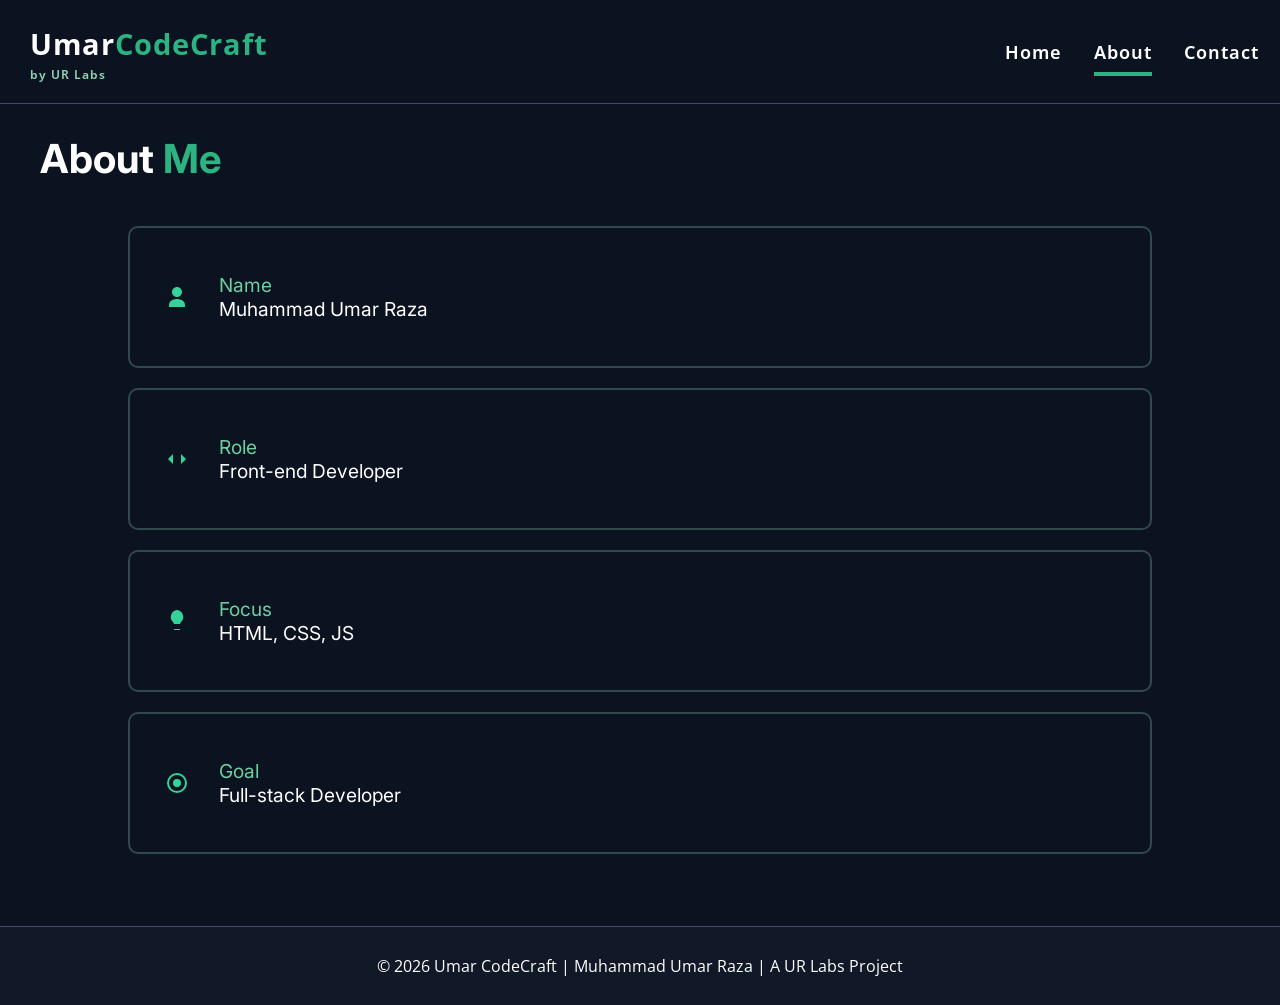
==== about.html @ f30cf0c5 "Add files via upload" ====
<!DOCTYPE html>
<html lang="en">

<head>
    <meta charset="UTF-8">
    <meta name="viewport" content="width=device-width, initial-scale=1.0">
    <meta name="description"
        content="Learn about Muhammad Umar Raza, an aspiring front-end developer passionate about HTML, CSS, and creating modern, responsive websites.">
    <meta name="author" content="Muhammad Umar Raza">
    <meta name="creator" content="Muhammad Umar Raza">
    <meta name="publisher" content="Muhammad Umar Raza">
    <meta name="robots" content="index, follow">
    <meta name="theme-color" content="#0B0F1A">
    <meta property="og:title" content="About Us | UmarCodeCraft">
    <meta property="og:description" content="Learn about Muhammad Umar Raza, an aspiring front-end developer passionate about HTML, CSS, and creating modern, responsive websites.">
    <meta property="og:type" content="website">
    <meta property="og:site_name" content="UmarCodeCraft">
    <meta property="og:url" content="">
    <meta property="og:image" content="">
    <title>About Us | UmarCodeCraft</title>
    <link rel="stylesheet" href="style.css">
    <link rel="icon" type="image/svg+xml" href="icon.svg">
    <!-- open sans font -->
    <link rel="preconnect" href="https://fonts.googleapis.com">
    <link rel="preconnect" href="https://fonts.gstatic.com" crossorigin>
    <link href="https://fonts.googleapis.com/css2?family=Open+Sans:ital,wght@0,300..800;1,300..800&display=swap"
        rel="stylesheet">
    <!-- inter font -->
    <link rel="preconnect" href="https://fonts.googleapis.com">
    <link rel="preconnect" href="https://fonts.gstatic.com" crossorigin>
    <link
        href="https://fonts.googleapis.com/css2?family=Inter:ital,opsz,wght@0,14..32,100..900;1,14..32,100..900&display=swap"
        rel="stylesheet">
    <!-- work sans font -->
    <link rel="preconnect" href="https://fonts.googleapis.com">
    <link rel="preconnect" href="https://fonts.gstatic.com" crossorigin>
    <link href="https://fonts.googleapis.com/css2?family=Work+Sans:ital,wght@0,100..900;1,100..900&display=swap"
        rel="stylesheet">
</head>

<body>
    <header>
        <nav class="navbar">
            <div class="first">
                <ul>
                    <li>
                        <a href="index.html">
                            <h1 class="logoh1">Umar<span class="x">CodeCraft</span>
                            </h1>
                            <p class="brandname">by UR Labs</p>
                        </a>
                    </li>
                </ul>
            </div>
            <div class="last">
                <ul id="slidebar">
                    <li><a href="index.html">Home</a></li>
                    <li><a href="about.html" class="activebutton">About</a></li>
                    <li><a href="contact.html">Contact</a></li>
                </ul>
            </div>
            <div class="hamburger" id="hamburger">&#9776;</div>
        </nav>
    </header>
    <section class="firstabout">
        <h2>About <span class="me">Me</span></h2>
    </section>
    <section class="about">
        <div>
            <svg xmlns="http://www.w3.org/2000/svg" width="24" height="24" fill="white" viewBox="0 0 24 24">
                <path d="M12 12c2.7 0 5-2.3 5-5s-2.3-5-5-5-5 2.3-5 5 2.3 5 5 5zm0 2c-4 0-8 2-8 6v2h16v-2c0-4-4-6-8-6z"
                    fill="#34D399" />
            </svg>
            <div class="iconorname">
                <div class="introname">Name</div>
                <div class="workname">Muhammad Umar Raza</div>
            </div>
        </div>

        <div>

            <svg xmlns="http://www.w3.org/2000/svg" width="24" height="24" fill="white" viewBox="0 0 24 24">
                <path d="M8 17l-5-5 5-5m8 0l5 5-5 5" fill="#34D399" />
            </svg>
            <div class="iconorname">
                <div class="introname">Role</div>
                <div class="workname">Front-end Developer</div>
            </div>
        </div>

        <div>

            <svg xmlns="http://www.w3.org/2000/svg" width="24" height="24" fill="white" viewBox="0 0 24 24">
                <path d="M9 21h6v-1H9v1zm3-20a7 7 0 00-4 12c.6.5 1 1.2 1 2h6c0-.8.4-1.5 1-2a7 7 0 00-4-12z"
                    fill="#34D399" />
            </svg>
            <div class="iconorname">
                <div class="introname">Focus</div>
                <div class="workname">HTML, CSS, JS</div>
            </div>
        </div>

        <div>
            <svg xmlns="http://www.w3.org/2000/svg" width="24" height="24" fill="white" viewBox="0 0 24 24">
                <path
                    d="M12 2a10 10 0 100 20 10 10 0 000-20zm0 18a8 8 0 110-16 8 8 0 010 16zm0-12a4 4 0 100 8 4 4 0 000-8z"
                    fill="#34D399" />
            </svg>
            <div class="iconorname">
                <div class="introname">Goal</div>
                <div class="workname">Full-stack Developer</div>
            </div>
        </div>


    </section>

    <footer class="footer">
        <p class="footpara">&copy; 2026 Umar CodeCraft | Muhammad Umar Raza | A UR Labs Project</p>
    </footer>

    <script src="script.js"></script>
</body>

</html>
---- style.css ----
::-webkit-scrollbar {
    width: 8px;
}

::-webkit-scrollbar-track {
    background: #111827;
}

::-webkit-scrollbar-thumb {
    background: #34D399;
    border-radius: 10px;
}

:root {
    --main-color: #FFFFFF;
    --sec-color: #2cb381;
    --about-contact: #90d1b3;
    --bg-color: #0B1220;
}

body {
    margin: 0;
    padding: 0;
    background-color: var(--bg-color);
    min-height: 100vh;
    display: flex;
    flex-direction: column;
    overflow-x: hidden;
}

*::selection {
    color: rgb(0, 0, 0);
    background-color: rgb(255, 255, 255);
}


header {
    position: sticky;
    top: 0;
    z-index: 5;

}

.navbar {
    background-color: var(--bg-color);
    margin: 0;
    border-bottom: 1px solid rgb(70, 74, 97);
    display: flex;
    align-items: center;
    justify-content: space-between;
}

.navbar li {
    margin: 10px 0;
    list-style: none;
    user-select: none;
}

.navbar .last li {
    margin: 10px 8px;
}

.navbar a:link {
    text-decoration: none;
    font-family: "Open Sans", sans-serif;
    font-weight: 500;
    color: var(--main-color);
    cursor: pointer;
    -webkit-tap-highlight-color: transparent;
    letter-spacing: 0.1px;
    font-size: 1rem;
    transition: color 0.2s ease-in 0s;
}

.navbar a:visited {
    color: var(--main-color);
}

.navbar a:hover {
    color: #c7c7c7;
}

.navbar a:active {
    color: var(--main-color);
}

.navbar .logoh1 {
    font-size: 1.5rem;
    font-family: "Open Sans", sans-serif;
}

.navbar .x {
    color: var(--sec-color);
}

.navbar .first {
    margin-left: -21px;

}

.first .brandname {
    color: var(--about-contact);
    margin-top: -18px;
    font-size: 11px;
}

.navbar .last ul {
    display: flex;
    flex-direction: column;
    align-items: flex-start;
    justify-content: center;
    position: fixed;
    right: -100%;
    top: 10%;
    background-color: #047857;
    transition: all 0.4s ease 0s;
    border-top-left-radius: 10px;
    border-bottom-left-radius: 10px;
    border: 3px solid var(--main-color);
    border-right: none;
    height: 160px;
}

.navbar .last ul li {
    margin-bottom: 2vh;
}

.navbar .last {
    margin-right: 10px;
    font-size: 16px;

}

.navbar .last ul.active {
    right: 0;
}

.hamburger {
    color: var(--main-color);
    margin-right: 10px;
    cursor: pointer;
    font-size: 23px;
    user-select: none;
    -webkit-tap-highlight-color: transparent;

}

.container {
    padding-left: 25px;
}

.frontend {
    color: var(--about-contact);
    font-family: "Open Sans", sans-serif;
    font-size: 0.8rem;
    margin-top: 22px;
    border: 1px solid var(--about-contact);
    display: inline-block;
    background-color: transparent;
    border-radius: 5px;
    padding: 4px;
}

.myname {
    color: var(--about-contact);
    margin-top: 12px;
    font-size: 1rem;
    font-family: "Work Sans", sans-serif;
}

main {
    flex: 1;
}

.container .experiences {
    color: var(--sec-color);
}

.container .mainh1 {
    color: var(--main-color);
    font-family: "Open Sans", sans-serif;
    font-size: 28px;
    margin-top: 1px;
    text-transform: capitalize;
    line-height: 30px;
}

.contactme {
    color: var(--main-color);
    border: 2px solid #34D399;
    background-color: var(--sec-color);
    text-decoration: none;
    user-select: none;
    padding: 8px 6px;
    margin-top: 10px;
    display: inline-block;
    font-family: "Work Sans", sans-serif;
    font-size: 15px;
    border-radius: 4px;
    font-weight: 500;
}


.aofcontact a:link {
    color: var(--main-color);
    -webkit-tap-highlight-color: transparent;
    transition: all 0.3s ease-in 0s;
}

.aofcontact a:hover {
    background-color: #059669;
    transform: translate(1px);
    box-shadow: -1px 1px 5px 0 var(--main-color);
}

.container .intro {
    color: var(--main-color);
    font-family: "Inter", sans-serif;
    font-size: 1rem;
    width: 300px;
    margin-top: 20px;
}

.skillbox {
    display: flex;
    margin-top: 20px;


}

.skill {
    color: var(--main-color);
    background-color: transparent;
    margin: 0 10px;
    padding: 16px 10px;
    text-align: center;
    display: flex;
    align-items: center;
    justify-content: center;
    border: 1px solid rgba(52, 211, 153, 0.25);
    border-radius: 10px;
    font-family: "Inter", sans-serif;
    box-shadow: 0 4px 10px rgba(116, 104, 228, 0.3);
    flex-shrink: 2;

}

.skill1 {
    font-weight: 700;
}

.skill2 {
    font-weight: 700;
    padding: 16px 16px;

}

.skill3 {
    font-weight: 700;
    padding: 16px 16px;
}

.mskill {
    color: var(--sec-color);
    font-family: "Work Sans", sans-serif;
    font-weight: 700;
    margin-top: 45px;
    font-size: 1.4rem;

}

.ah3 {
    color: var(--sec-color);
    font-family: "Work Sans", sans-serif;
    margin-top: 45px;
    font-size: 1.4rem;
}

.aboutmeh3 {
    margin-top: 11px;
    width: 300px;
    color: var(--main-color);
    font-family: "Open Sans", sans-serif;
    font-size: 1rem;
}

.footpara {
    color: var(--main-color);
    margin: 25px 40px;
    

}

.footer {
    background-color: #111827;
    border-top: 1px solid rgb(70, 74, 97);
    margin-top: 30px;
    display: flex;
    align-items: center;
    justify-content: center;
    font-family: "Open Sans", sans-serif;
    font-size: 15px;
    text-align: center;

}

.lastcontent {
    color: var(--sec-color);
    font-family: "Work Sans", sans-serif;
    font-weight: 700;
    font-size: 1.4rem;
    margin-top: 50px;
}

.points {
    color: var(--main-color);
    font-family: "Open Sans", sans-serif;
    text-transform: capitalize;
    line-height: 28px;
    font-size: 1rem;
}

.about {
    display: flex;
    flex-direction: column;
    text-align: center;
}

.firstabout h2 {
    color: var(--main-color);
    font-family: "Inter", sans-serif;
    font-size: 1.8rem;
    margin-left: 22px;
    margin-top: 25px;
}

.firstabout .me {
    color: var(--sec-color);
}

.about>div {
    color: var(--main-color);
    font-family: "Inter", sans-serif;
    border: 2px solid rgba(169, 230, 207, 0.25);
    margin: 10px 10vw;
    padding: 3vh 10px;
    display: flex;
    align-items: center;
    border-radius: 8px;


}

.about>div svg {
    margin: 0 15px;
    margin-left: 8px;
}

.iconorname {
    display: flex;
    flex-direction: column;
    align-items: flex-start;
}

.introname {
    color: #6dd1a2;
    font-size: 0.9rem;
}

section {
    flex: 1;
}

.contactof {
    color: var(--main-color);
    font-family: "Inter", sans-serif;
    font-size: 1.8rem;
    margin-left: 22px;
    margin-top: 25px;

}

.contme {
    color: var(--sec-color);
}

.iconorname a:link {
    color: var(--main-color);
    text-decoration: underline;
    transition: color 0.2s ease-in 0s;
}

.iconorname a:visited {
    color: var(--main-color);
}

.iconorname a:hover {
    color: var(--sec-color);
    text-decoration: underline;

}

.iconorname a:active {
    color: var(--main-color);
}

@media only screen and (min-width: 480px) {
    .navbar li {
        margin: 25px 0;
    }

    .navbar .last li {
        margin: 25px 16px;
    }

    .navbar a:link {
        font-weight: 600;
        letter-spacing: 0.3px;
        font-size: 1.1rem;
    }

    .navbar .logoh1 {
        font-size: 1.6rem;
        font-family: "Open Sans", sans-serif;
    }

    .navbar .first {
        margin-left: -15px;

    }

    .first .brandname {
        margin-top: -20px;
        font-size: 12px;
    }

    .navbar .last {
        margin-right: 10px;
    }

    .navbar .last ul {
        flex-direction: row;
        position: static;
        align-items: normal;
        justify-content: normal;
        right: auto;
        top: auto;
        background-color: transparent;
        transition: none;
        border-top-left-radius: 0;
        border-bottom-left-radius: 0;
        height: auto;
        border: none;
    }

    .last a.activebutton {
        text-decoration: underline;
        text-decoration-color: var(--sec-color);
        text-decoration-thickness: 3.5px;
        text-underline-offset: 13px;
    }

    .hamburger {
        display: none;
    }

    .container {
        padding-left: 2rem;
    }

    .frontend {
        font-size: 1rem;
        margin-top: 30px;
        border-radius: 7px;
        padding: 4px;
    }

    .myname {
        margin-top: 12px;
        font-size: 1.1rem;
    }

    .container .mainh1 {
        font-size: 2rem;
        margin-top: 15px;
        line-height: 32px;
    }

    .contactme {
        padding: 10px 8px;
        margin-top: 15px;
        font-size: 1rem;
    }

    .container .intro {
        font-size: 1.1rem;
        width: 350px;
        margin-top: 25px;
    }

    .skillbox {
        margin-top: 25px;
    }

    .skill {
        margin: 0 15px;
        padding: 26px 20px;
        font-size: 1.1rem;
    }


    .skill2 {
        padding: 16px 26px;

    }

    .skill3 {
        padding: 16px 20px;
    }

    .mskill {
        margin-top: 45px;
        font-size: 1.7rem;

    }

    .ah3 {
        font-size: 1.7rem;
    }

    .aboutmeh3 {
        margin-top: 15px;
        width: 350px;
        font-size: 1.1rem;
    }

    .footpara {
        margin: 28px 40px;

    }

    .footer {
        font-size: 1rem;

    }

    .lastcontent {
        font-size: 1.7rem;
        margin-top: 55px;
    }

    .points {
        line-height: 30px;
        font-size: 1.1rem;
    }

    .firstabout h2 {
        font-size: 2rem;
        margin-left: 32px;
        margin-top: 25px;
    }

    .about>div {
        margin: 10px 10vw;
        padding: 5vh 10px;
        border-radius: 10px;


    }

    .about>div svg {
        margin: 0 20px;
        margin-left: 14px;
    }

    .introname {
        font-size: 1rem;
    }

    .contactof {
        font-size: 2rem;
        margin-left: 32px;
        margin-top: 25px;

    }
}

@media only screen and (min-width: 1024px) {
    .navbar li {
        margin: 20px 0;
    }

    .navbar .last li {
        margin: 20px 16px;
    }

    .navbar a:link {
        font-weight: 650;
        letter-spacing: 1px;
        font-size: 1.1rem;
    }

    .navbar .logoh1 {
        font-size: 1.8rem;
    }

    .navbar .first {
        margin-left: -10px;
    }

    .first .brandname {
        margin-top: -21px;
        font-size: 12px;
    }

    .navbar .last {
        margin-right: 5px;
    }

    .container {
        padding-left: 2rem;
    }

    .myname {
        margin-top: 12px;
        font-size: 1.2rem;
    }

    .container .mainh1 {
        font-size: 2.5rem;
        line-height: 40px;
    }

    .contactme {
        font-size: 1.1rem;
        margin-top: 1.8rem;
    }

    .container .intro {
        font-size: 1.3rem;
        width: 800px;
        margin-top: 30px;
    }

    .skillbox {
        margin-top: 2.5rem;
    }

    .skill {
        font-size: 1.3rem;
    }

    .mskill {
        font-size: 2.1rem;

    }

    .ah3 {
        font-size: 2.1rem;
    }

    .aboutmeh3 {
        width: 900px;
        font-size: 1.3rem;
    }

    .lastcontent {
        font-size: 2.1rem;
    }

    .points {
        line-height: 2.5rem;
        font-size: 1.3rem;
    }

    .firstabout h2 {
        font-size: 2.5rem;
        margin-left: 40px;
        margin-top: 30px;
    }

    .about {
        margin-bottom: 2rem;
    }

    .about>div {
        margin: 10px 10vw;
        padding: 5vh 10px;
        border-radius: 10px;

    }

    .about>div svg {
        margin: 0 30px;
        margin-left: 25px;
    }

    .introname {
        font-size: 1.2rem;
    }

    .contactof {
        font-size: 2.5rem;
        margin-left: 40px;
        margin-top: 30px;

    }

    .iconorname a:link {
        font-size: 1.2rem;
    }

    .workname {
        font-size: 1.2rem;
    }
}
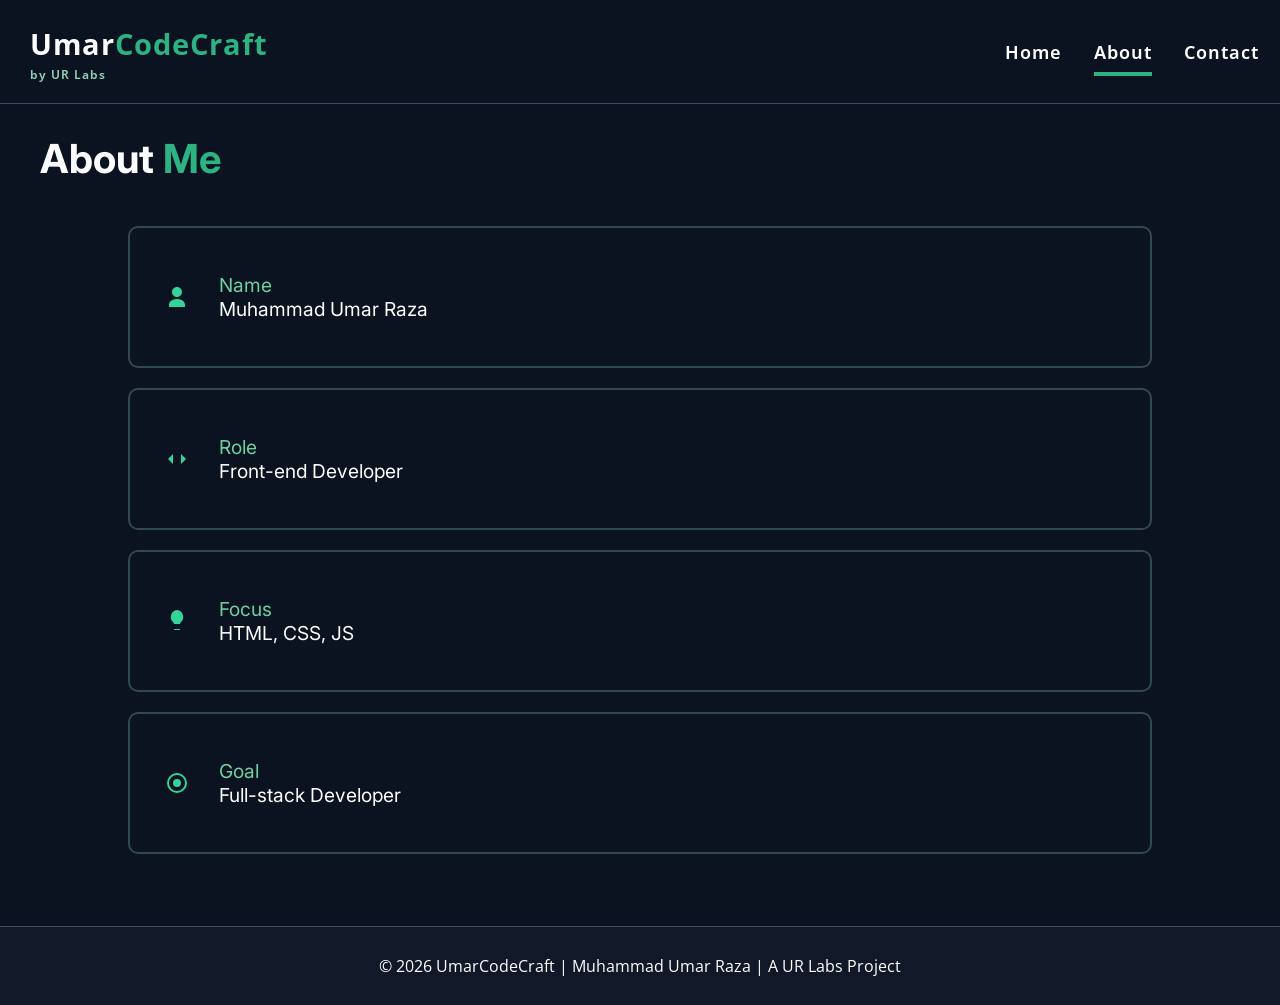
==== commit 45c9f166: "Fix HTML encoding issues in about.html" ====
--- a/about.html
+++ b/about.html
@@ -4,8 +4,7 @@
 <head>
     <meta charset="UTF-8">
     <meta name="viewport" content="width=device-width, initial-scale=1.0">
-    <meta name="description"
-        content="Learn about Muhammad Umar Raza, an aspiring front-end developer passionate about HTML, CSS, and creating modern, responsive websites.">
+    <meta name="description" content="Learn about Muhammad Umar Raza, an aspiring front-end developer passionate about HTML, CSS, and creating modern, responsive websites.">
     <meta name="author" content="Muhammad Umar Raza">
     <meta name="creator" content="Muhammad Umar Raza">
     <meta name="publisher" content="Muhammad Umar Raza">
@@ -15,8 +14,8 @@
     <meta property="og:description" content="Learn about Muhammad Umar Raza, an aspiring front-end developer passionate about HTML, CSS, and creating modern, responsive websites.">
     <meta property="og:type" content="website">
     <meta property="og:site_name" content="UmarCodeCraft">
-    <meta property="og:url" content="">
-    <meta property="og:image" content="">
+    <meta property="og:url" content="https://umarraza1414-arch.github.io/UmarCodeCraft/about.html">
+    <meta property="og:image" content="https://umarraza1414-arch.github.io/UmarCodeCraft/ogimage.png">
     <title>About Us | UmarCodeCraft</title>
     <link rel="stylesheet" href="style.css">
     <link rel="icon" type="image/svg+xml" href="icon.svg">
@@ -116,10 +115,10 @@
     </section>
 
     <footer class="footer">
-        <p class="footpara">&copy; 2026 Umar CodeCraft | Muhammad Umar Raza | A UR Labs Project</p>
+        <p class="footpara">&copy; 2026 UmarCodeCraft | Muhammad Umar Raza | A UR Labs Project</p>
     </footer>
 
     <script src="script.js"></script>
 </body>
 
-</html>+</html>
--- a/style.css
+++ b/style.css
@@ -362,6 +362,23 @@
     align-items: flex-start;
 }
 
+.sms-row {
+    display: flex;
+    align-items: center;
+    flex-wrap: wrap;
+    gap: 8px;
+}
+
+.status {
+    color: #dc2626;
+    padding: 4px 8px;
+    border-radius: 5px;
+    font-size: 12px;
+    font-weight: bold;
+}
+
+
+
 .introname {
     color: #6dd1a2;
     font-size: 0.9rem;
@@ -404,7 +421,7 @@
     color: var(--main-color);
 }
 
-@media only screen and (min-width: 480px) {
+@media only screen and (min-width: 550px) {
     .navbar li {
         margin: 25px 0;
     }
@@ -713,4 +730,4 @@
     .workname {
         font-size: 1.2rem;
     }
-}+}
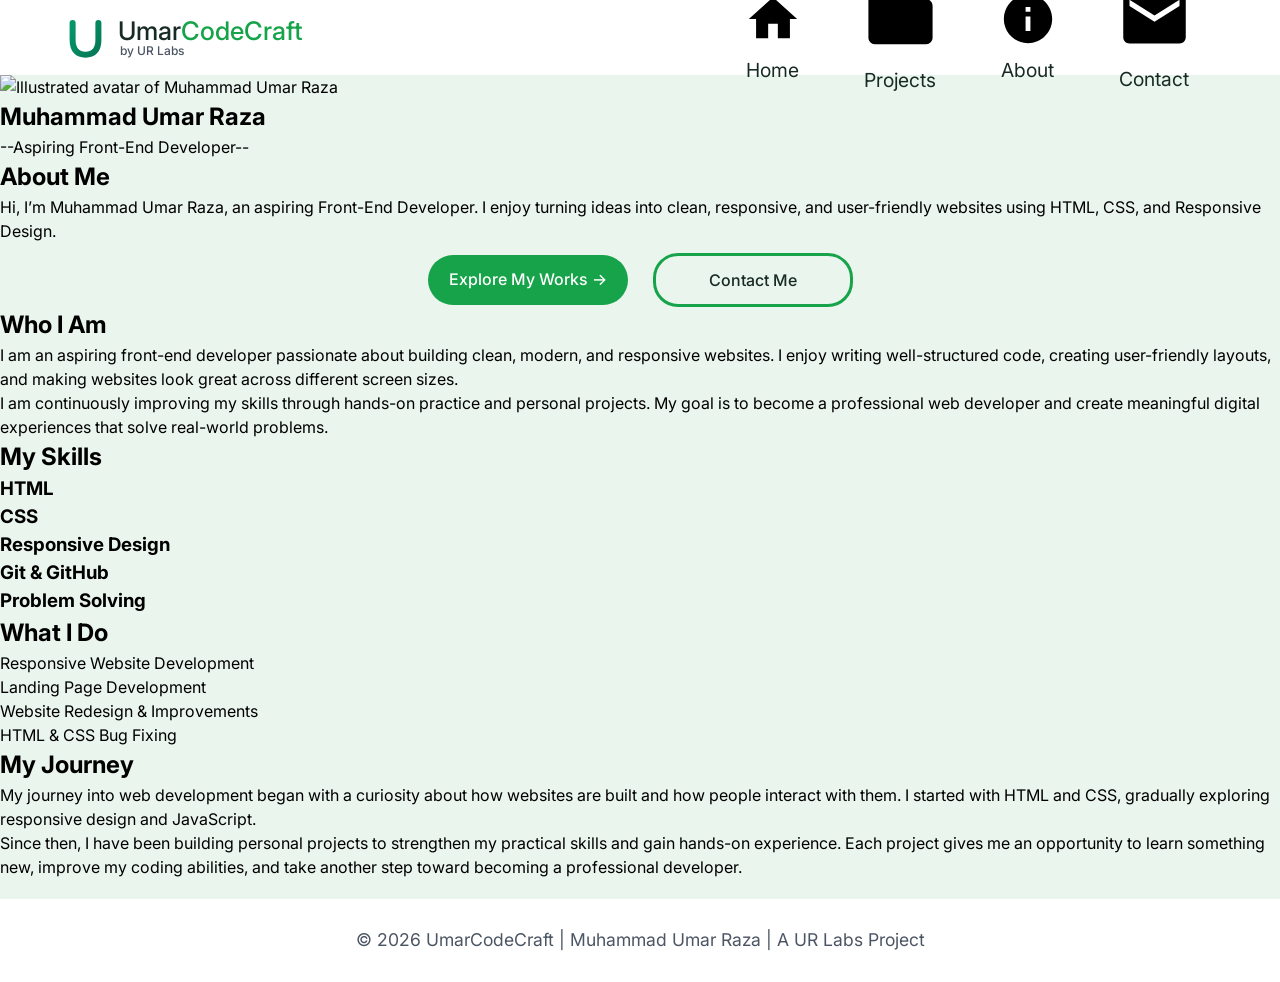
==== commit a1f77a83: "Revise about.html for improved content and layout Updated the content and structure of the about pag" ====
--- a/about.html
+++ b/about.html
@@ -4,115 +4,183 @@
 <head>
     <meta charset="UTF-8">
     <meta name="viewport" content="width=device-width, initial-scale=1.0">
-    <meta name="description" content="Learn about Muhammad Umar Raza, an aspiring front-end developer passionate about HTML, CSS, and creating modern, responsive websites.">
+    <meta name="description"
+        content="Learn about Muhammad Umar Raza, a front-end developer specializing in HTML, CSS, responsive web design, and clean user-friendly websites.">
     <meta name="author" content="Muhammad Umar Raza">
-    <meta name="creator" content="Muhammad Umar Raza">
-    <meta name="publisher" content="Muhammad Umar Raza">
     <meta name="robots" content="index, follow">
-    <meta name="theme-color" content="#0B0F1A">
-    <meta property="og:title" content="About Us | UmarCodeCraft">
-    <meta property="og:description" content="Learn about Muhammad Umar Raza, an aspiring front-end developer passionate about HTML, CSS, and creating modern, responsive websites.">
+    <meta name="theme-color" content="#16A34A">
+
+    <title>About Me | UmarCodeCraft</title>
+
+    <meta property="og:title" content="About Me | UmarCodeCraft">
+    <meta property="og:description"
+        content="Muhammad Umar Raza is a front-end developer building clean, responsive, and user-friendly websites.">
+    <meta property="og:url" content="https://umarraza1414-arch.github.io/UmarCodeCraft/about.html">
+    <meta property="og:image" content="https://umarraza1414-arch.github.io/UmarCodeCraft/ogimage.png">
     <meta property="og:type" content="website">
     <meta property="og:site_name" content="UmarCodeCraft">
-    <meta property="og:url" content="https://umarraza1414-arch.github.io/UmarCodeCraft/about.html">
-    <meta property="og:image" content="https://umarraza1414-arch.github.io/UmarCodeCraft/ogimage.png">
-    <title>About Us | UmarCodeCraft</title>
+
+    <link rel="canonical" href="https://umarraza1414-arch.github.io/UmarCodeCraft/about.html">
     <link rel="stylesheet" href="style.css">
-    <link rel="icon" type="image/svg+xml" href="icon.svg">
-    <!-- open sans font -->
-    <link rel="preconnect" href="https://fonts.googleapis.com">
-    <link rel="preconnect" href="https://fonts.gstatic.com" crossorigin>
-    <link href="https://fonts.googleapis.com/css2?family=Open+Sans:ital,wght@0,300..800;1,300..800&display=swap"
-        rel="stylesheet">
-    <!-- inter font -->
+    <link rel="icon" href="icon.svg" type="image/svg+xml">
+
     <link rel="preconnect" href="https://fonts.googleapis.com">
     <link rel="preconnect" href="https://fonts.gstatic.com" crossorigin>
     <link
-        href="https://fonts.googleapis.com/css2?family=Inter:ital,opsz,wght@0,14..32,100..900;1,14..32,100..900&display=swap"
-        rel="stylesheet">
-    <!-- work sans font -->
-    <link rel="preconnect" href="https://fonts.googleapis.com">
-    <link rel="preconnect" href="https://fonts.gstatic.com" crossorigin>
-    <link href="https://fonts.googleapis.com/css2?family=Work+Sans:ital,wght@0,100..900;1,100..900&display=swap"
+        href="https://fonts.googleapis.com/css2?family=Inter:ital,opsz,wght@0,14..32,100..900;1,14..32,100..900&family=Poppins:wght@100;200;300;400;500;600;700;800;900&display=swap"
         rel="stylesheet">
 </head>
 
 <body>
     <header>
-        <nav class="navbar">
-            <div class="first">
-                <ul>
-                    <li>
-                        <a href="index.html">
-                            <h1 class="logoh1">Umar<span class="x">CodeCraft</span>
-                            </h1>
-                            <p class="brandname">by UR Labs</p>
-                        </a>
-                    </li>
+        <div id="overlay" onclick="toggleMenu()"></div>
+        <nav class="navbar" id="navbar">
+            <div class="logotolinks">
+
+                <div class="wrapper">
+                    <!-- logo -->
+                <div class="logo">
+                    <a href="index.html">
+
+                        <svg xmlns="http://www.w3.org/2000/svg" viewBox="0 0 64 64" class="brand-logo"
+                        aria-hidden="true">
+                            <defs>
+                                <linearGradient id="g" x1="0" y1="0" x2="1" y2="1">
+                                    <stop offset="0%" stop-color="#059669" />
+                                    <stop offset="100%" stop-color="#047857" />
+                                </linearGradient>
+                            </defs>
+
+                            <path d="M17 15 V35 C17 47 23 52 32 52 S47 47 47 35 V15" fill="none" stroke="url(#g)"
+                                stroke-width="7" stroke-linecap="round" stroke-linejoin="round" />
+                        </svg>
+                    </a>
+                </div>
+                <!-- umarcodecraft + ur labs -->
+                <div class="left">
+                    <a href="index.html">Umar<span>CodeCraft</span></a>
+                    <div class="brand">by UR Labs</div>
+                </div>
+            </div>
+            
+            <div class="right">
+                <ul id="slidebar">
+                    <!-- home link with icon -->
+                    <li class="homeli"><a href="index.html">
+                        <svg viewBox="0 0 24 24"><path d="M10 20v-6h4v6h5v-8h3L12 3 2 12h3v8z"/></svg>
+                        Home
+                    </a></li>
+                    <!-- projects link with icon -->
+                    <li class="projectsli"><a href="projects.html">
+                        <svg viewBox="0 0 24 24"><path d="M10 4H4c-1.1 0-2 .9-2 2v12c0 1.1.9 2 2 2h16c1.1 0 2-.9 2-2V8c0-1.1-.9-2-2-2h-8l-2-2z"/></svg>
+                        Projects
+                    </a></li>
+                    <!-- about link with icon -->
+                    <li class="aboutli"><a href="about.html">
+                         <svg viewBox="0 0 24 24"><path d="M12 2C6.48 2 2 6.48 2 12s4.48 10 10 10 10-4.48 10-10S17.52 2 12 2zm1 15h-2v-6h2v6zm0-8h-2V7h2v2z"/></svg>
+                        About
+                    </a></li>
+                    <!-- contact link with icon -->
+                    <li class="contactli"><a href="contact.html">
+                        <svg viewBox="0 0 24 24"><path d="M20 4H4c-1.1 0-2 .9-2 2v12c0 1.1.9 2 2 2h16c1.1 0 2-.9 2-2V6c0-1.1-.9-2-2-2zm0 4l-8 5-8-5V6l8 5 8-5v2z"/></svg>
+                        Contact
+                    </a></li>
+                    <li>© 2026 UmarCodeCraft</li>
                 </ul>
             </div>
-            <div class="last">
-                <ul id="slidebar">
-                    <li><a href="index.html">Home</a></li>
-                    <li><a href="about.html" class="activebutton">About</a></li>
-                    <li><a href="contact.html">Contact</a></li>
-                </ul>
+        </div>
+            <div>
+                <button class="hamburger" id="hamburger">
+                    &#9776;
+                </button>
             </div>
-            <div class="hamburger" id="hamburger">&#9776;</div>
         </nav>
     </header>
-    <section class="firstabout">
-        <h2>About <span class="me">Me</span></h2>
-    </section>
-    <section class="about">
-        <div>
-            <svg xmlns="http://www.w3.org/2000/svg" width="24" height="24" fill="white" viewBox="0 0 24 24">
-                <path d="M12 12c2.7 0 5-2.3 5-5s-2.3-5-5-5-5 2.3-5 5 2.3 5 5 5zm0 2c-4 0-8 2-8 6v2h16v-2c0-4-4-6-8-6z"
-                    fill="#34D399" />
-            </svg>
-            <div class="iconorname">
-                <div class="introname">Name</div>
-                <div class="workname">Muhammad Umar Raza</div>
+
+    <main>
+        <section class="about-hero">
+            <div class="avatarimg">
+                <figure>
+                    <img src="avatar.png" alt="Illustrated avatar of Muhammad Umar Raza">
+                </figure>
+                <div><h1>Muhammad Umar Raza</h1></div>
+                <div><p>--Aspiring Front-End Developer--</p></div>
             </div>
-        </div>
+            <h1>About <span>Me</span></h1>
+            <p class="about-para">
+                Hi, I’m Muhammad Umar Raza, an aspiring Front-End Developer. I enjoy turning ideas into clean,
+                responsive, and user-friendly websites using HTML, CSS, and Responsive Design.
+            </p>
 
-        <div>
+            <div class="introlinks">
+                <div class="workslink">
+                    <a href="projects.html">Explore My Works &rarr;</a>
+                </div>
+                <div class="contactlink">
+                    <a href="contact.html">Contact Me</a>
+                </div>
+            </div>
+        </section>
 
-            <svg xmlns="http://www.w3.org/2000/svg" width="24" height="24" fill="white" viewBox="0 0 24 24">
-                <path d="M8 17l-5-5 5-5m8 0l5 5-5 5" fill="#34D399" />
-            </svg>
-            <div class="iconorname">
-                <div class="introname">Role</div>
-                <div class="workname">Front-end Developer</div>
-            </div>
-        </div>
+        <section class="about-card">
+            <h2>Who <span>I Am</span></h2>
+            <p class="abtfont">
+                I am an aspiring front-end developer passionate about building clean, modern, and responsive websites. I enjoy writing well-structured code, creating user-friendly layouts, and making websites look great across different screen sizes.
+            </p>
+            <p class="abtfont">
+                I am continuously improving my skills through hands-on practice and personal projects. My goal is to become a professional web developer and create meaningful digital experiences that solve real-world problems.
+            </p>
+        </section>
 
-        <div>
+        <section class="about-card">
+            <h2>My <span>Skills</span></h2>
+                <div class="skill-box">
+                    <h3>HTML</h3>
+                    <!-- <p>Semantic and accessible web structure</p> -->
+                </div>
 
-            <svg xmlns="http://www.w3.org/2000/svg" width="24" height="24" fill="white" viewBox="0 0 24 24">
-                <path d="M9 21h6v-1H9v1zm3-20a7 7 0 00-4 12c.6.5 1 1.2 1 2h6c0-.8.4-1.5 1-2a7 7 0 00-4-12z"
-                    fill="#34D399" />
-            </svg>
-            <div class="iconorname">
-                <div class="introname">Focus</div>
-                <div class="workname">HTML, CSS, JS</div>
-            </div>
-        </div>
+                <div class="skill-box">
+                    <h3>CSS</h3>
+                    <!-- <p>Responsive layouts, Flexbox, Grid, and modern styling</p> -->
+                </div>
 
-        <div>
-            <svg xmlns="http://www.w3.org/2000/svg" width="24" height="24" fill="white" viewBox="0 0 24 24">
-                <path
-                    d="M12 2a10 10 0 100 20 10 10 0 000-20zm0 18a8 8 0 110-16 8 8 0 010 16zm0-12a4 4 0 100 8 4 4 0 000-8z"
-                    fill="#34D399" />
-            </svg>
-            <div class="iconorname">
-                <div class="introname">Goal</div>
-                <div class="workname">Full-stack Developer</div>
-            </div>
-        </div>
+                <div class="skill-box">
+                    <h3>Responsive Design</h3>
+                    <!-- <p>Mobile-first websites for all screen sizes</p> -->
+                </div>
 
+                <div class="skill-box">
+                    <h3>Git & GitHub</h3>
+                    <!-- <p>Version control and project hosting</p> -->
+                </div>
 
-    </section>
+                <div class="skill-box">
+                    <h3>Problem Solving</h3>
+                    <!-- <p>Clean solutions and attention to detail</p> -->
+                </div>
+        </section>
+
+        <section class="about-card">
+            <h2>What <span>I Do</span></h2>
+
+            <ul class="about-services">
+                <li>Responsive Website Development</li>
+                <li>Landing Page Development</li>
+                <li>Website Redesign & Improvements</li>
+                <li>HTML & CSS Bug Fixing</li>
+            </ul>
+        </section>
+
+        <section class="about-card">
+            <h2>My <span>Journey</span></h2>
+            <p class="abtfont">
+                My journey into web development began with a curiosity about how websites are built and how people interact with them. I started with HTML and CSS, gradually exploring responsive design and JavaScript.
+            </p>
+            <p class="abtfont">
+                Since then, I have been building personal projects to strengthen my practical skills and gain hands-on experience. Each project gives me an opportunity to learn something new, improve my coding abilities, and take another step toward becoming a professional developer.
+            </p>
+        </section>
+    </main>
 
     <footer class="footer">
         <p class="footpara">&copy; 2026 UmarCodeCraft | Muhammad Umar Raza | A UR Labs Project</p>
--- a/style.css
+++ b/style.css
@@ -1,733 +1,1017 @@
+/* scrollbar */
 ::-webkit-scrollbar {
     width: 8px;
 }
 
 ::-webkit-scrollbar-track {
-    background: #111827;
+    background: #F3F4F6;
 }
 
 ::-webkit-scrollbar-thumb {
-    background: #34D399;
+    background: #10B981;
     border-radius: 10px;
 }
 
-:root {
-    --main-color: #FFFFFF;
-    --sec-color: #2cb381;
-    --about-contact: #90d1b3;
-    --bg-color: #0B1220;
-}
-
-body {
+*,
+*::before,
+*::after {
     margin: 0;
     padding: 0;
+    box-sizing: border-box;
+}
+
+body {
+    min-height: 100vh;
+    overflow-x: hidden;
+    font-family: "Inter", sans-serif;
+    line-height: 1.5;
     background-color: var(--bg-color);
-    min-height: 100vh;
     display: flex;
     flex-direction: column;
-    overflow-x: hidden;
-}
-
-*::selection {
-    color: rgb(0, 0, 0);
-    background-color: rgb(255, 255, 255);
-}
-
+
+}
+
+:root {
+    /* buttons, link, icons */
+    --primary-green: #16A34A;
+    /* for headings */
+    --heading-text: #172B24;
+    /* for paragraphs */
+    --para-text: #4B5563;
+    /* cards and navbar */
+    --main-bg: #FFFFFF;
+    /* main background and section */
+    --bg-color: #EAF5ED;
+    /* borders and dividers */
+    --borders: #E5E7EB;
+    /* link hover */
+    --link-hover: #15803D;
+    /* light black */
+    --light-black: #dbdbdb;
+
+}
+
+::selection {
+    color: var(--main-bg);
+    background-color: var(--primary-green);
+}
 
 header {
     position: sticky;
     top: 0;
     z-index: 5;
-
 }
 
 .navbar {
-    background-color: var(--bg-color);
-    margin: 0;
-    border-bottom: 1px solid rgb(70, 74, 97);
-    display: flex;
+    display: flex;
+    justify-content: space-between;
     align-items: center;
-    justify-content: space-between;
-}
-
-.navbar li {
-    margin: 10px 0;
-    list-style: none;
+    background-color: var(--main-bg);
+    height: 65px;
+    width: 100%;
+
+
+}
+
+.wrapper {
+    display: flex;
+    align-items: center;
+
+}
+
+.navbar .logo {
+    width: 48px;
+    height: 48px;
+    margin-left: 15px;
     user-select: none;
 }
 
-.navbar .last li {
-    margin: 10px 8px;
-}
-
-.navbar a:link {
-    text-decoration: none;
-    font-family: "Open Sans", sans-serif;
+.navbar .left {
+    font-size: 1.4rem;
     font-weight: 500;
-    color: var(--main-color);
-    cursor: pointer;
-    -webkit-tap-highlight-color: transparent;
-    letter-spacing: 0.1px;
-    font-size: 1rem;
-    transition: color 0.2s ease-in 0s;
-}
-
-.navbar a:visited {
-    color: var(--main-color);
-}
-
-.navbar a:hover {
-    color: #c7c7c7;
-}
-
-.navbar a:active {
-    color: var(--main-color);
-}
-
-.navbar .logoh1 {
-    font-size: 1.5rem;
-    font-family: "Open Sans", sans-serif;
-}
-
-.navbar .x {
-    color: var(--sec-color);
-}
-
-.navbar .first {
-    margin-left: -21px;
-
-}
-
-.first .brandname {
-    color: var(--about-contact);
-    margin-top: -18px;
-    font-size: 11px;
-}
-
-.navbar .last ul {
     display: flex;
     flex-direction: column;
-    align-items: flex-start;
-    justify-content: center;
+    line-height: 1.05;
+    margin-left: 1px;
+
+
+}
+
+.navbar .brand {
+    font-size: 0.7rem;
+    color: var(--para-text);
+    margin-left: 2px;
+}
+
+.navbar .left span {
+    color: var(--primary-green);
+}
+
+.navbar .left a:link {
+    color: var(--heading-text);
+}
+
+.navbar .left a:visited {
+    color: var(--heading-text);
+}
+
+.navbar .left a:hover {
+    color: var(--heading-text);
+}
+
+.navbar .left a:active {
+    color: var(--heading-text);
+}
+
+.navbar .right ul {
+    display: flex;
+    align-items: center;
+    flex-direction: column;
     position: fixed;
     right: -100%;
-    top: 10%;
-    background-color: #047857;
-    transition: all 0.4s ease 0s;
-    border-top-left-radius: 10px;
-    border-bottom-left-radius: 10px;
-    border: 3px solid var(--main-color);
-    border-right: none;
-    height: 160px;
-}
-
-.navbar .last ul li {
-    margin-bottom: 2vh;
-}
-
-.navbar .last {
-    margin-right: 10px;
-    font-size: 16px;
-
-}
-
-.navbar .last ul.active {
+    top: 0px;
+    z-index: 1;
+    padding-top: 50px;
+    background-color: var(--main-bg);
+    min-height: 100vh;
+    width: 65vw;
+    box-shadow: -5px 5px 20px rgba(31, 41, 55, 0.08);
+    transition: right 0.3s ease-in 0s;
+    max-height: 100vh;
+    overflow-y: auto;
+
+}
+
+.navbar .right ul li:nth-child(5) {
+    color: var(--para-text);
+    font-size: 1em;
+    text-align: center;
+    margin-top: auto;
+    margin-bottom: 30px;
+}
+
+.navbar .right ul.active {
     right: 0;
-}
-
-.hamburger {
-    color: var(--main-color);
-    margin-right: 10px;
-    cursor: pointer;
-    font-size: 23px;
+
+}
+
+.navbar .right ul li {
+    list-style: none;
+    margin: 15px 15px;
+    font-size: 1.2em;
+
+}
+
+a {
+    text-decoration: none;
     user-select: none;
     -webkit-tap-highlight-color: transparent;
 
 }
 
-.container {
-    padding-left: 25px;
-}
-
-.frontend {
-    color: var(--about-contact);
-    font-family: "Open Sans", sans-serif;
-    font-size: 0.8rem;
-    margin-top: 22px;
-    border: 1px solid var(--about-contact);
+.navbar #slidebar a:link {
+    color: var(--primary-green);
+    background-color: var(--main-bg);
+    font-size: 1.2rem;
+    border: 2px solid var(--borders);
+    border-radius: 20px;
+    box-shadow: 0 3px 10px var(--borders);
+    text-align: center;
     display: inline-block;
+    padding: 5px 20px;
+}
+
+.navbar #slidebar a:visited {
+    color: var(--primary-green);
+    border: 2px solid var(--borders);
+    box-shadow: 0 3px 10px var(--borders);
+    background-color: var(--main-bg);
+}
+
+.navbar #slidebar a:hover {
+    color: var(--link-hover);
+    background-color: var(--bg-color);
+    box-shadow: 0 3px 10px var(--borders);
+    border: 2px solid var(--borders);
+    transform: translateY(-2px);
+    transition: all 0.3s ease 0s;
+}
+
+.navbar #slidebar a:active {
+    color: var(--link-hover);
+    background-color: var(--bg-color);
+    box-shadow: 0 3px 10px var(--borders);
+    border: 2px solid var(--borders);
+    transform: translateY(-2px);
+    transition: all 0.3s ease 0s;
+}
+
+.hamburger {
+    width: 30px;
+    height: 30px;
+    font-size: 22px;
+    position: relative;
+    right: 12px;
     background-color: transparent;
-    border-radius: 5px;
-    padding: 4px;
-}
-
-.myname {
-    color: var(--about-contact);
-    margin-top: 12px;
-    font-size: 1rem;
-    font-family: "Work Sans", sans-serif;
+    border: none;
+    cursor: pointer;
+    user-select: none;
+    -webkit-tap-highlight-color: transparent;
+
+
 }
 
 main {
     flex: 1;
 }
 
-.container .experiences {
-    color: var(--sec-color);
-}
-
-.container .mainh1 {
-    color: var(--main-color);
-    font-family: "Open Sans", sans-serif;
-    font-size: 28px;
-    margin-top: 1px;
-    text-transform: capitalize;
-    line-height: 30px;
-}
-
-.contactme {
-    color: var(--main-color);
-    border: 2px solid #34D399;
-    background-color: var(--sec-color);
-    text-decoration: none;
-    user-select: none;
-    padding: 8px 6px;
+.firstsection {
+    background-image: url(bg-image.webp);
+    background-repeat: no-repeat;
+    background-position: center;
+    background-size: cover;
+    width: 100%;
+    height: auto;
+    min-height: 500px;
+    text-align: center;
+    padding-bottom: 30px;
+}
+
+.intro {
+    font-size: 1.3rem;
+    font-weight: 400;
+    color: var(--heading-text);
+    padding: 20px;
+    font-family: "Poppins", sans-serif;
+}
+
+.intro span {
+    color: var(--primary-green);
+}
+
+.introheading {
+    font-size: 2.2em;
+    font-family: "Poppins", sans-serif;
+    font-weight: 600;
+    color: var(--heading-text);
+}
+
+.introheading :nth-child(3) {
+    color: var(--primary-green);
+}
+
+.intropara {
+    color: var(--para-text);
+    font-size: 1.2rem;
+    padding: 20px 39px;
+}
+
+.introlinks .workslink a:link,
+.introlinks .contactlink a:link {
+    min-width: 200px;
+    min-height: 50px;
+    padding: 12px 1px;
+    border-radius: 25px;
     margin-top: 10px;
     display: inline-block;
-    font-family: "Work Sans", sans-serif;
-    font-size: 15px;
-    border-radius: 4px;
+    text-align: center;
+    font-size: 1rem;
     font-weight: 500;
-}
-
-
-.aofcontact a:link {
-    color: var(--main-color);
-    -webkit-tap-highlight-color: transparent;
-    transition: all 0.3s ease-in 0s;
-}
-
-.aofcontact a:hover {
-    background-color: #059669;
-    transform: translate(1px);
-    box-shadow: -1px 1px 5px 0 var(--main-color);
-}
-
-.container .intro {
-    color: var(--main-color);
-    font-family: "Inter", sans-serif;
-    font-size: 1rem;
-    width: 300px;
-    margin-top: 20px;
-}
-
-.skillbox {
-    display: flex;
-    margin-top: 20px;
-
-
-}
-
-.skill {
-    color: var(--main-color);
+
+}
+
+.introlinks .workslink a:link {
+    color: var(--main-bg);
+    background-color: var(--primary-green);
+}
+
+.introlinks .workslink a:visited {
+    color: var(--main-bg);
+    background-color: var(--primary-green);
+}
+
+.introlinks .workslink a:hover {
+    color: var(--main-bg);
+    background-color: var(--link-hover);
+    box-shadow: 0 6px 15px color-mix(in srgb, var(--primary-green) 30%, transparent);
+    transform: translateY(-2px);
+    transition: all 0.3s ease-in-out 0s;
+}
+
+.introlinks .workslink a:active {
+    color: var(--main-bg);
+    background-color: var(--link-hover);
+    box-shadow: 0 6px 15px color-mix(in srgb, var(--primary-green) 30%, transparent);
+    transform: translateY(-2px);
+    transition: all 0.3s ease-in-out 0s;
+}
+
+
+.introlinks .contactlink a:link {
+    margin-top: 15px;
+    color: var(--heading-text);
     background-color: transparent;
-    margin: 0 10px;
-    padding: 16px 10px;
-    text-align: center;
+    border: 3px solid var(--primary-green);
+}
+
+.introlinks .contactlink a:visited {
+    color: var(--heading-text);
+    background-color: transparent;
+    border: 3px solid var(--primary-green);
+}
+
+.introlinks .contactlink a:hover {
+    color: var(--main-bg);
+    background-color: var(--primary-green);
+    border: 3px solid var(--primary-green);
+    box-shadow: 0 5px 12px color-mix(in srgb, var(--primary-green) 20%, transparent);
+    transform: translateY(-2px);
+    transition: all 0.3s ease-in-out 0s;
+}
+
+.introlinks .contactlink a:active {
+    color: var(--main-bg);
+    background-color: var(--primary-green);
+    border: 3px solid var(--primary-green);
+    box-shadow: 0 5px 12px color-mix(in srgb, var(--primary-green) 20%, transparent);
+    transform: translateY(-2px);
+    transition: all 0.3s ease-in-out 0s;
+}
+
+.secondsection .skills {
+    display: flex;
+    flex-direction: row;
+    justify-content: center;
+    align-items: center;
+    background-color: var(--main-bg);
+    border-radius: 25px;
+    text-align: center;
+    width: 90vw;
+    height: 90px;
+    margin: 30px auto;
+    padding: 0px 10px;
+}
+
+.secondsection .table th {
+    font-family: "Poppins", sans-serif;
+    font-size: 1.2rem;
+    font-weight: 600;
+    min-width: 100px;
+    width: 160px;
+    line-height: 1;
+    color: var(--heading-text);
+}
+
+.secondsection .table td {
+    font-size: 0.9rem;
+    font-weight: 500;
+    color: var(--para-text);
+}
+
+.listofme {
+    width: 90vw;
+    background-color: var(--main-bg);
+    display: inline-block;
+    margin: 10px auto;
     display: flex;
     align-items: center;
     justify-content: center;
-    border: 1px solid rgba(52, 211, 153, 0.25);
-    border-radius: 10px;
-    font-family: "Inter", sans-serif;
-    box-shadow: 0 4px 10px rgba(116, 104, 228, 0.3);
-    flex-shrink: 2;
-
-}
-
-.skill1 {
-    font-weight: 700;
-}
-
-.skill2 {
-    font-weight: 700;
-    padding: 16px 16px;
-
-}
-
-.skill3 {
-    font-weight: 700;
-    padding: 16px 16px;
-}
-
-.mskill {
-    color: var(--sec-color);
-    font-family: "Work Sans", sans-serif;
-    font-weight: 700;
-    margin-top: 45px;
-    font-size: 1.4rem;
-
-}
-
-.ah3 {
-    color: var(--sec-color);
-    font-family: "Work Sans", sans-serif;
-    margin-top: 45px;
-    font-size: 1.4rem;
-}
-
-.aboutmeh3 {
-    margin-top: 11px;
-    width: 300px;
-    color: var(--main-color);
-    font-family: "Open Sans", sans-serif;
-    font-size: 1rem;
-}
-
-.footpara {
-    color: var(--main-color);
-    margin: 25px 40px;
-    
-
-}
-
-.footer {
-    background-color: #111827;
-    border-top: 1px solid rgb(70, 74, 97);
+    flex-direction: column;
+    border-radius: 25px;
+}
+
+.listofme h3>span {
+    color: var(--primary-green);
+}
+
+.listofme h3 {
+    font-family: "Poppins", sans-serif;
+    color: var(--heading-text);
+    font-size: 1.7rem;
+    text-align: center;
     margin-top: 30px;
+    font-weight: 600;
+}
+
+.listofme ul {
+    margin-top: 5px;
+}
+
+.listofme ul li {
+    list-style: none;
+    width: 80vw;
+    color: var(--para-text);
+    background-color: var(--main-bg);
+    font-size: 1.2rem;
+    border: 2px solid var(--borders);
+    border-radius: 20px;
+    box-shadow: 0 3px 10px var(--borders);
+    text-align: center;
+    margin: 30px;
+    padding: 10px;
+}
+
+footer {
+    flex: 0 0 auto;
     display: flex;
     align-items: center;
     justify-content: center;
-    font-family: "Open Sans", sans-serif;
-    font-size: 15px;
-    text-align: center;
-
-}
-
-.lastcontent {
-    color: var(--sec-color);
-    font-family: "Work Sans", sans-serif;
-    font-weight: 700;
-    font-size: 1.4rem;
-    margin-top: 50px;
-}
-
-.points {
-    color: var(--main-color);
-    font-family: "Open Sans", sans-serif;
-    text-transform: capitalize;
-    line-height: 28px;
+    width: 100%;
+    background-color: var(--main-bg);
+    color: var(--para-text);
+    font-weight: 400;
+    margin-top: 20px;
+
+}
+
+.footpara {
+    text-align: center;
+    width: 80vw;
+    padding: 20px 0;
+    font-size: 1.06rem;
+}
+
+/* project page styling */
+
+.projectsec h1 {
+    text-align: center;
+    font-size: 2.2rem;
+    font-family: "Poppins", sans-serif;
+    font-weight: 600;
+    color: var(--heading-text);
+    margin-top: 25px;
+
+}
+
+.projectsec h1 span {
+    color: var(--primary-green);
+}
+
+.projectsec .projectpara {
+    font-size: 1.2rem;
+    text-align: center;
+    margin-top: 10px;
+    color: var(--para-text);
+    margin: 20px auto;
+    max-width: 400px;
+
+}
+
+.projectsec .projects {
+    display: flex;
+    align-items: center;
+    flex-direction: column;
+    justify-content: center;
+
+}
+
+.firstproject,
+.secondproject {
+    width: 90%;
+    max-width: 400px;
+    height: auto;
+    margin-top: 30px;
+    border-top-right-radius: 30px;
+    border-top-left-radius: 30px;
+    box-shadow: 0 3px 15px var(--para-text);
+    display: flex;
+    align-items: center;
+    justify-content: center;
+
+}
+
+.firstproject img,
+.secondproject img {
+    width: 100%;
+    height: 100%;
+    border-top-right-radius: 30px;
+    border-top-left-radius: 30px;
+    user-select: none;
+    -webkit-tap-highlight-color: transparent;
+}
+
+.imgabt {
+    width: 90%;
+    max-width: 400px;
+    height: auto;
+    background-color: var(--main-bg);
+    border-bottom-left-radius: 30px;
+    border-bottom-right-radius: 30px;
+    box-shadow: 0 3px 15px var(--para-text);
+}
+
+.imgabt h2 {
+    font-size: 1.7rem;
+    margin-top: 5px;
+    margin-left: 10px;
+    font-family: "Poppins", sans-serif;
+    font-weight: 600;
+    color: var(--heading-text);
+
+
+}
+
+.comp {
+    color: var(--primary-green);
+    margin-top: -8px;
+    margin-left: 10px;
+    font-size: 0.9rem;
+}
+
+.imgpara {
+    color: var(--para-text);
+    margin-top: 8px;
+    padding: 0 10px;
+}
+
+.projectsource {
+    width: 100%;
+    height: 50px;
+    margin-top: 8px;
+    border-top: 1px solid var(--light-black);
+    background-color: var(--main-bg);
+    border-bottom-right-radius: 30px;
+    border-bottom-left-radius: 30px;
+    display: flex;
+    align-items: center;
+    justify-content: space-evenly;
+
+}
+
+.projectsource a {
     font-size: 1rem;
-}
-
-.about {
-    display: flex;
+    font-weight: 400;
+}
+
+/* first link */
+
+.projectsource .first-a-of-projectsource a:link {
+    color: var(--primary-green);
+}
+
+.projectsource .first-a-of-projectsource a:visited {
+    color: var(--primary-green);
+}
+
+.projectsource .first-a-of-projectsource a:hover {
+    color: var(--link-hover);
+}
+
+.projectsource .first-a-of-projectsource a:active {
+    color: var(--link-hover);
+}
+
+/* second link */
+
+.projectsource .second-a-of-projectsource a:link {
+    color: var(--heading-text);
+}
+
+.projectsource .second-a-of-projectsource a:visited {
+    color: var(--heading-text);
+}
+
+.projectsource .second-a-of-projectsource a:hover {
+    color: var(--heading-text);
+}
+
+.projectsource .second-a-of-projectsource a:active {
+    color: var(--heading-text);
+}
+
+.comsoon {
+    border-top: 1px solid var(--light-black);
+    color: var(--heading-text);
+    padding: 12px;
+    margin-top: 8px;
+    text-align: center;
+    user-select: none;
+}
+
+.abtprojects {
+    display: flex;
+    align-items: center;
+    justify-content: center;
     flex-direction: column;
-    text-align: center;
-}
-
-.firstabout h2 {
-    color: var(--main-color);
-    font-family: "Inter", sans-serif;
-    font-size: 1.8rem;
-    margin-left: 22px;
+}
+
+.abtprojects p {
+    text-align: center;
+    margin-top: 30px;
+    padding: 0 20px;
+    font-size: 1.5rem;
+    color: var(--heading-text);
+    font-weight: 500;
+
+}
+
+.abtprojects a:link {
+    color: var(--main-bg);
+    background-color: var(--primary-green);
+    padding: 15px;
+    text-align: center;
+    border-radius: 25px;
     margin-top: 25px;
-}
-
-.firstabout .me {
-    color: var(--sec-color);
-}
-
-.about>div {
-    color: var(--main-color);
-    font-family: "Inter", sans-serif;
-    border: 2px solid rgba(169, 230, 207, 0.25);
-    margin: 10px 10vw;
-    padding: 3vh 10px;
-    display: flex;
-    align-items: center;
-    border-radius: 8px;
-
-
-}
-
-.about>div svg {
-    margin: 0 15px;
-    margin-left: 8px;
-}
-
-.iconorname {
-    display: flex;
-    flex-direction: column;
-    align-items: flex-start;
-}
-
-.sms-row {
-    display: flex;
-    align-items: center;
-    flex-wrap: wrap;
-    gap: 8px;
-}
-
-.status {
-    color: #dc2626;
-    padding: 4px 8px;
-    border-radius: 5px;
-    font-size: 12px;
-    font-weight: bold;
-}
-
-
-
-.introname {
-    color: #6dd1a2;
-    font-size: 0.9rem;
-}
-
-section {
-    flex: 1;
-}
-
-.contactof {
-    color: var(--main-color);
-    font-family: "Inter", sans-serif;
-    font-size: 1.8rem;
-    margin-left: 22px;
-    margin-top: 25px;
-
-}
-
-.contme {
-    color: var(--sec-color);
-}
-
-.iconorname a:link {
-    color: var(--main-color);
-    text-decoration: underline;
-    transition: color 0.2s ease-in 0s;
-}
-
-.iconorname a:visited {
-    color: var(--main-color);
-}
-
-.iconorname a:hover {
-    color: var(--sec-color);
-    text-decoration: underline;
-
-}
-
-.iconorname a:active {
-    color: var(--main-color);
-}
-
-@media only screen and (min-width: 550px) {
-    .navbar li {
-        margin: 25px 0;
-    }
-
-    .navbar .last li {
-        margin: 25px 16px;
-    }
-
-    .navbar a:link {
-        font-weight: 600;
-        letter-spacing: 0.3px;
+
+}
+
+.abtprojects a:visited {
+    color: var(--main-bg);
+    background-color: var(--primary-green);
+}
+
+.abtprojects a:hover {
+    color: var(--main-bg);
+    background-color: var(--link-hover);
+    box-shadow: 0 3px 8px var(--para-text);
+    transform: translateY(-2px);
+    transition: all 0.3s ease 0s;
+}
+
+.abtprojects a:active {
+    color: var(--main-bg);
+    background-color: var(--link-hover);
+    box-shadow: 0 3px 8px var(--para-text);
+    transform: translateY(-2px);
+    transition: all 0.3s ease 0s;
+}
+
+
+/* TABLET RESPONSIVE (768px) */
+
+@media screen and (min-width: 768px) {
+
+    /* Navbar */
+    .navbar {
+        height: 65px;
+        padding: 0 20px;
+    }
+
+    .navbar .logo {
+        margin-left: 0;
+    }
+
+    .navbar .right ul {
+        width: 45vw;
+    }
+
+    /* Hero Section */
+    .firstsection {
+        min-height: 560px;
+        padding: 25px 20px 40px;
+    }
+
+    .intro {
+        font-size: 1.5rem;
+    }
+
+    .introheading {
+        font-size: 2.8rem;
+    }
+
+    .intropara {
+        max-width: 700px;
+        margin: 0 auto;
+        font-size: 1.25rem;
+        padding: 20px;
+    }
+
+    /* Hero Buttons */
+    .introlinks {
+        display: flex;
+        justify-content: center;
+        align-items: center;
+        gap: 20px;
+    }
+
+    .introlinks .workslink a:link,
+    .introlinks .contactlink a:link {
+        margin-top: 10px;
+        min-width: 200px;
+    }
+
+    .introlinks .contactlink a:link {
+        margin-top: 10px;
+    }
+
+    /* Skills Table */
+    .secondsection .skills {
+        width: 85%;
+        max-width: 850px;
+        height: 110px;
+        margin: 40px auto;
+        padding: 10px 20px;
+    }
+
+    .secondsection .table {
+        width: 100%;
+        table-layout: fixed;
+        text-align: center;
+    }
+
+    .secondsection .table th,
+    .secondsection .table td {
+        text-align: center;
+    }
+
+    .secondsection .table th {
+        width: auto;
+        min-width: 0;
+        font-size: 1.3rem;
+    }
+
+    .secondsection .table td {
+        font-size: 1rem;
+    }
+
+    /* What I Can Build */
+    .listofme {
+        width: 85%;
+        max-width: 900px;
+        padding: 20px;
+        margin: 30px auto;
+    }
+
+    .listofme h3 {
+        font-size: 1.9rem;
+        margin-top: -5px;
+    }
+
+    .listofme ul {
+        width: 100%;
+        display: grid;
+        grid-template-columns: repeat(2, minmax(0, 1fr));
+        gap: 15px;
+        padding: 15px;
+    }
+
+    .listofme ul li {
+        width: auto;
+        margin: 0;
         font-size: 1.1rem;
     }
 
-    .navbar .logoh1 {
+
+    /* project section styling */
+
+    .projectsec h1 {
+        font-size: 2.6rem;
+    }
+
+    .projectsec .projectpara {
+        font-size: 1.4rem;
+        max-width: 600px;
+    }
+
+    .firstproject,
+    .secondproject {
+        max-width: 500px;
+        height: auto;
+
+    }
+
+
+    .imgabt {
+        max-width: 500px;
+        height: auto;
+    }
+
+    .imgabt h2 {
+        font-size: 1.8rem;
+        margin-top: 7px;
+        margin-left: 15px;
+    }
+
+    .comp {
+        margin-left: 15px;
+        font-size: 1.1rem;
+    }
+
+    .imgpara {
+        padding: 0 16px;
+        font-size: 1.1rem;
+    }
+
+    .projectsource {
+        height: 60px;
+        margin-top: 15px;
+    }
+
+    .projectsource a {
+        font-size: 1.1rem;
+    }
+
+    /* first link */
+
+    .comsoon {
+        padding: 18px;
+        margin-top: 15px;
+        font-size: 1.1rem;
+    }
+
+    .abtprojects p {
+        margin-top: 35px;
         font-size: 1.6rem;
-        font-family: "Open Sans", sans-serif;
-    }
-
-    .navbar .first {
-        margin-left: -15px;
-
-    }
-
-    .first .brandname {
-        margin-top: -20px;
-        font-size: 12px;
-    }
-
-    .navbar .last {
-        margin-right: 10px;
-    }
-
-    .navbar .last ul {
+
+    }
+
+    .abtprojects a:link {
+        padding: 20px;
+        border-radius: 30px;
+        margin-top: 25px;
+        margin-bottom: 15px;
+
+    }
+
+    /* Footer */
+    .footpara {
+        max-width: 800px;
+        font-size: 1.05rem;
+        padding: 23px 0;
+    }
+
+
+}
+
+
+/* DESKTOP RESPONSIVE (1024px) */
+
+@media screen and (min-width: 1024px) {
+
+    /* Navbar */
+    .navbar {
+        height: 75px;
         flex-direction: row;
+    }
+
+    .logotolinks {
+        display: flex;
+        justify-content: space-between;
+        align-items: center;
+        width: 100vw;
+        padding-inline: clamp(20px, 3vw, 40px);
+    }
+
+    .navbar .logo {
+        width: 55px;
+        height: 55px;
+    }
+
+    .navbar .left {
+        font-size: 1.6rem;
+        margin-top: 1px;
+        margin-left: 5px;
+
+    }
+
+    .navbar .brand {
+        font-size: 0.75rem;
+    }
+
+    /* Remove Mobile Sidebar */
+    .navbar .right ul {
         position: static;
-        align-items: normal;
-        justify-content: normal;
+        display: flex;
+        flex-direction: row;
+        align-items: center;
+        justify-content: center;
+        width: auto;
+        min-height: auto;
+        max-height: none;
+        padding: 0;
+        background-color: transparent;
+        box-shadow: none;
+        overflow: visible;
+        transition: none;
+        /* margin-right: -10vw; */
+    }
+
+    .navbar .right ul.active {
         right: auto;
-        top: auto;
+    }
+
+    .navbar .right ul li {
+        margin: 0 10px;
+        font-size: 1.1rem;
+
+    }
+
+    /* Hide Navbar Copyright */
+    .navbar .right ul li:nth-child(5) {
+        display: none;
+    }
+
+    /* Desktop Navigation Links */
+    .navbar #slidebar a:link,
+    .navbar #slidebar a:visited {
+        color: var(--heading-text);
         background-color: transparent;
-        transition: none;
-        border-top-left-radius: 0;
-        border-bottom-left-radius: 0;
-        height: auto;
+        font-size: 1.1em;
         border: none;
-    }
-
-    .last a.activebutton {
-        text-decoration: underline;
-        text-decoration-color: var(--sec-color);
-        text-decoration-thickness: 3.5px;
-        text-underline-offset: 13px;
-    }
-
+        border-radius: 8px;
+        box-shadow: none;
+        display: inline-block;
+    }
+
+    /* Hover Effect */
+    .navbar #slidebar a:hover {
+        color: var(--primary-green);
+        background-color: var(--bg-color);
+        border: none;
+        box-shadow: none;
+        transform: none;
+        transition: all 0.2s ease;
+    }
+
+    /* Active Effect */
+    .navbar #slidebar a:active {
+        color: var(--link-hover);
+        background-color: transparent;
+        border: none;
+        box-shadow: none;
+        transform: none;
+    }
+
+    /* Hide Hamburger */
     .hamburger {
         display: none;
     }
 
-    .container {
-        padding-left: 2rem;
-    }
-
-    .frontend {
-        font-size: 1rem;
-        margin-top: 30px;
-        border-radius: 7px;
-        padding: 4px;
-    }
-
-    .myname {
-        margin-top: 12px;
+    /* Hero Section */
+    .firstsection {
+        min-height: 600px;
+        padding: 40px 30px;
+    }
+
+    .intro {
+        font-size: 1.6rem;
+    }
+
+    .introheading {
+        font-size: 3.3rem;
+    }
+
+    .intropara {
+        max-width: 750px;
+        font-size: 1.3rem;
+        padding: 20px;
+    }
+
+    /* Hero Buttons */
+    .introlinks {
+        gap: 25px;
+    }
+
+    /* Skills Table */
+    .secondsection .skills {
+        width: 75%;
+        max-width: 950px;
+        height: 120px;
+        margin: 45px auto;
+    }
+
+    .secondsection .table th {
+        font-size: 1.45rem;
+    }
+
+    .secondsection .table td {
+        font-size: 1.05rem;
+    }
+
+    /* What I Can Build */
+    .listofme {
+        width: 75%;
+        max-width: 1100px;
+        padding: 25px;
+        margin: 35px auto;
+    }
+
+    .listofme h3 {
+        font-size: 2rem;
+    }
+
+    .listofme ul {
+        grid-template-columns: repeat(4, minmax(0, 1fr));
+        gap: 15px;
+    }
+
+    .listofme ul li {
+        font-size: 1.05rem;
+        padding: 15px 10px;
+    }
+        
+    /* projects page styling  */
+    .projectsec h1{
+        font-size: 3rem;
+    }
+    /* no need, same as table is good */
+
+    /* Footer */
+    .footpara {
+        padding: 28px 0;
+        max-width: 900px;
         font-size: 1.1rem;
     }
 
-    .container .mainh1 {
-        font-size: 2rem;
-        margin-top: 15px;
-        line-height: 32px;
-    }
-
-    .contactme {
-        padding: 10px 8px;
-        margin-top: 15px;
-        font-size: 1rem;
-    }
-
-    .container .intro {
-        font-size: 1.1rem;
-        width: 350px;
-        margin-top: 25px;
-    }
-
-    .skillbox {
-        margin-top: 25px;
-    }
-
-    .skill {
-        margin: 0 15px;
-        padding: 26px 20px;
-        font-size: 1.1rem;
-    }
-
-
-    .skill2 {
-        padding: 16px 26px;
-
-    }
-
-    .skill3 {
-        padding: 16px 20px;
-    }
-
-    .mskill {
-        margin-top: 45px;
-        font-size: 1.7rem;
-
-    }
-
-    .ah3 {
-        font-size: 1.7rem;
-    }
-
-    .aboutmeh3 {
-        margin-top: 15px;
-        width: 350px;
-        font-size: 1.1rem;
-    }
-
-    .footpara {
-        margin: 28px 40px;
-
-    }
-
-    .footer {
-        font-size: 1rem;
-
-    }
-
-    .lastcontent {
-        font-size: 1.7rem;
-        margin-top: 55px;
-    }
-
-    .points {
-        line-height: 30px;
-        font-size: 1.1rem;
-    }
-
-    .firstabout h2 {
-        font-size: 2rem;
-        margin-left: 32px;
-        margin-top: 25px;
-    }
-
-    .about>div {
-        margin: 10px 10vw;
-        padding: 5vh 10px;
-        border-radius: 10px;
-
-
-    }
-
-    .about>div svg {
-        margin: 0 20px;
-        margin-left: 14px;
-    }
-
-    .introname {
-        font-size: 1rem;
-    }
-
-    .contactof {
-        font-size: 2rem;
-        margin-left: 32px;
-        margin-top: 25px;
-
-    }
-}
-
-@media only screen and (min-width: 1024px) {
-    .navbar li {
-        margin: 20px 0;
-    }
-
-    .navbar .last li {
-        margin: 20px 16px;
-    }
-
-    .navbar a:link {
-        font-weight: 650;
-        letter-spacing: 1px;
-        font-size: 1.1rem;
-    }
-
-    .navbar .logoh1 {
-        font-size: 1.8rem;
-    }
-
-    .navbar .first {
-        margin-left: -10px;
-    }
-
-    .first .brandname {
-        margin-top: -21px;
-        font-size: 12px;
-    }
-
-    .navbar .last {
-        margin-right: 5px;
-    }
-
-    .container {
-        padding-left: 2rem;
-    }
-
-    .myname {
-        margin-top: 12px;
-        font-size: 1.2rem;
-    }
-
-    .container .mainh1 {
-        font-size: 2.5rem;
-        line-height: 40px;
-    }
-
-    .contactme {
-        font-size: 1.1rem;
-        margin-top: 1.8rem;
-    }
-
-    .container .intro {
-        font-size: 1.3rem;
-        width: 800px;
-        margin-top: 30px;
-    }
-
-    .skillbox {
-        margin-top: 2.5rem;
-    }
-
-    .skill {
-        font-size: 1.3rem;
-    }
-
-    .mskill {
-        font-size: 2.1rem;
-
-    }
-
-    .ah3 {
-        font-size: 2.1rem;
-    }
-
-    .aboutmeh3 {
-        width: 900px;
-        font-size: 1.3rem;
-    }
-
-    .lastcontent {
-        font-size: 2.1rem;
-    }
-
-    .points {
-        line-height: 2.5rem;
-        font-size: 1.3rem;
-    }
-
-    .firstabout h2 {
-        font-size: 2.5rem;
-        margin-left: 40px;
-        margin-top: 30px;
-    }
-
-    .about {
-        margin-bottom: 2rem;
-    }
-
-    .about>div {
-        margin: 10px 10vw;
-        padding: 5vh 10px;
-        border-radius: 10px;
-
-    }
-
-    .about>div svg {
-        margin: 0 30px;
-        margin-left: 25px;
-    }
-
-    .introname {
-        font-size: 1.2rem;
-    }
-
-    .contactof {
-        font-size: 2.5rem;
-        margin-left: 40px;
-        margin-top: 30px;
-
-    }
-
-    .iconorname a:link {
-        font-size: 1.2rem;
-    }
-
-    .workname {
-        font-size: 1.2rem;
-    }
-}
+
+}
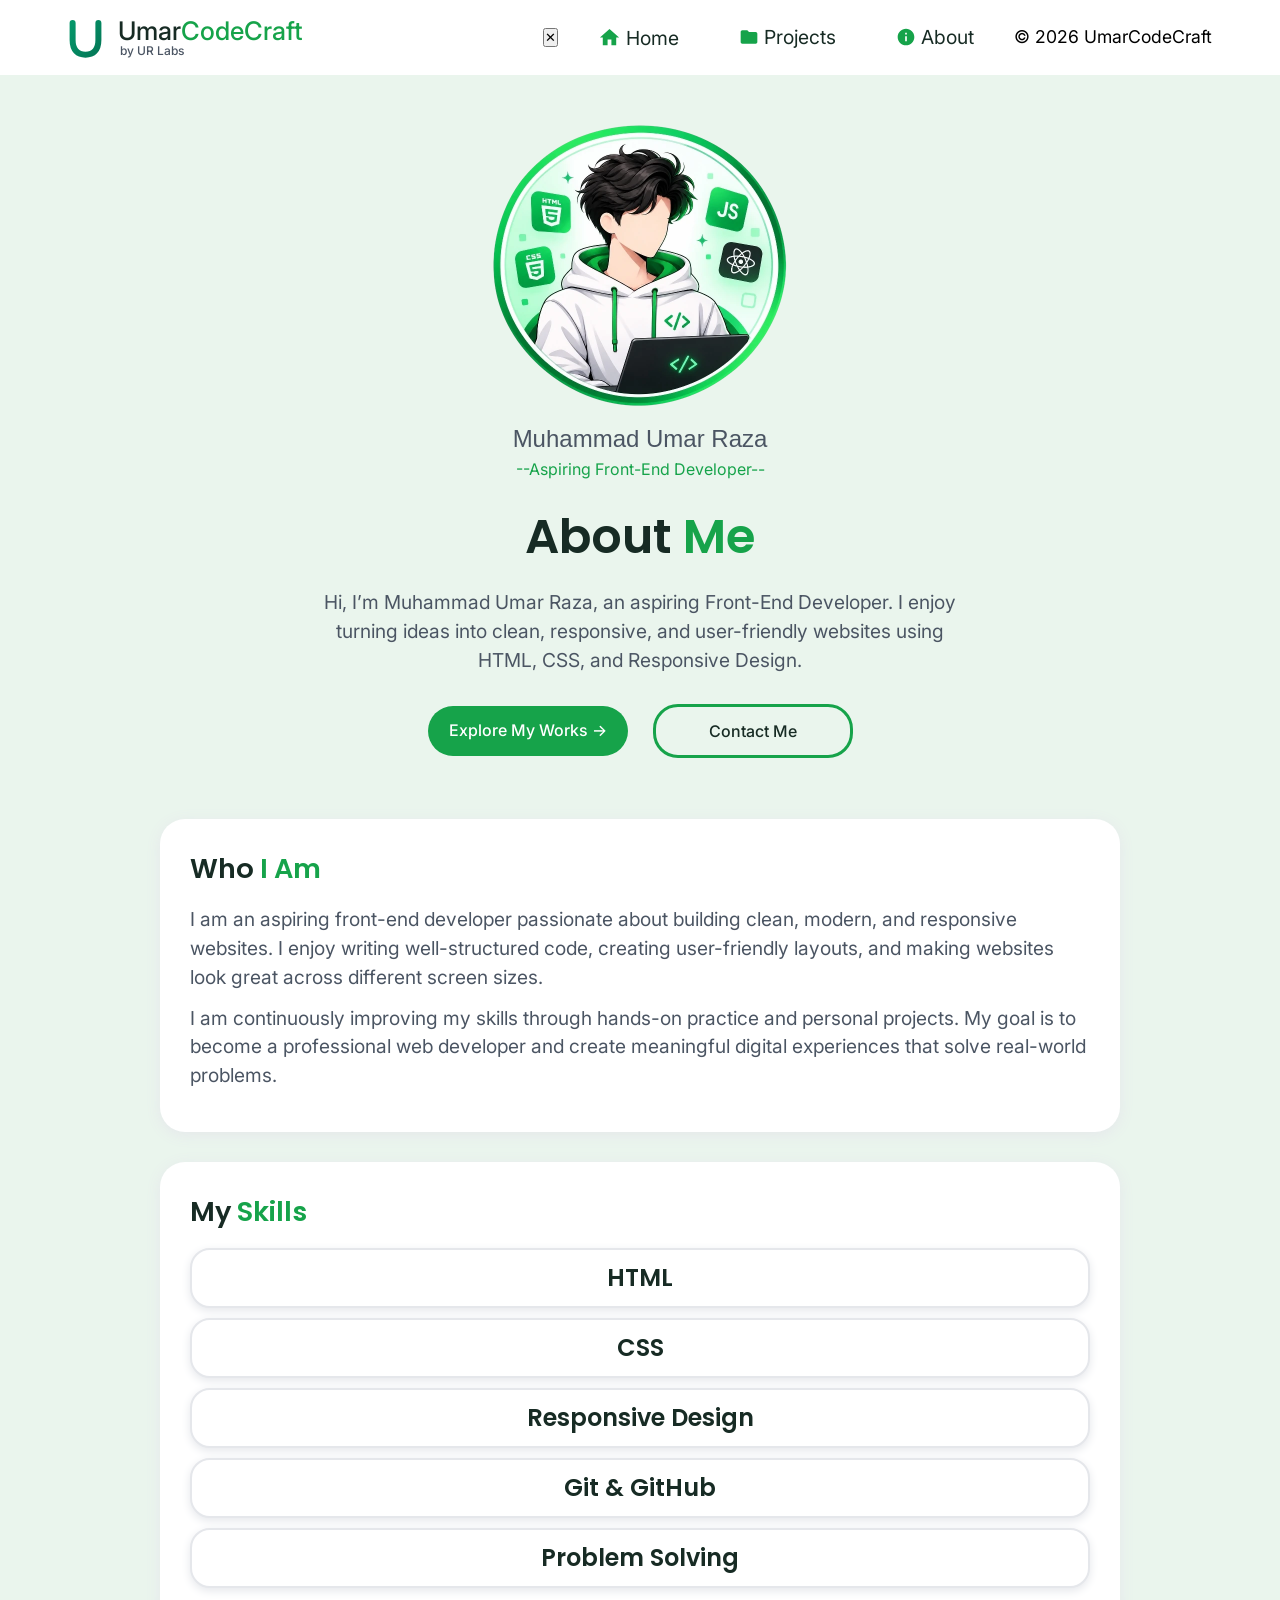
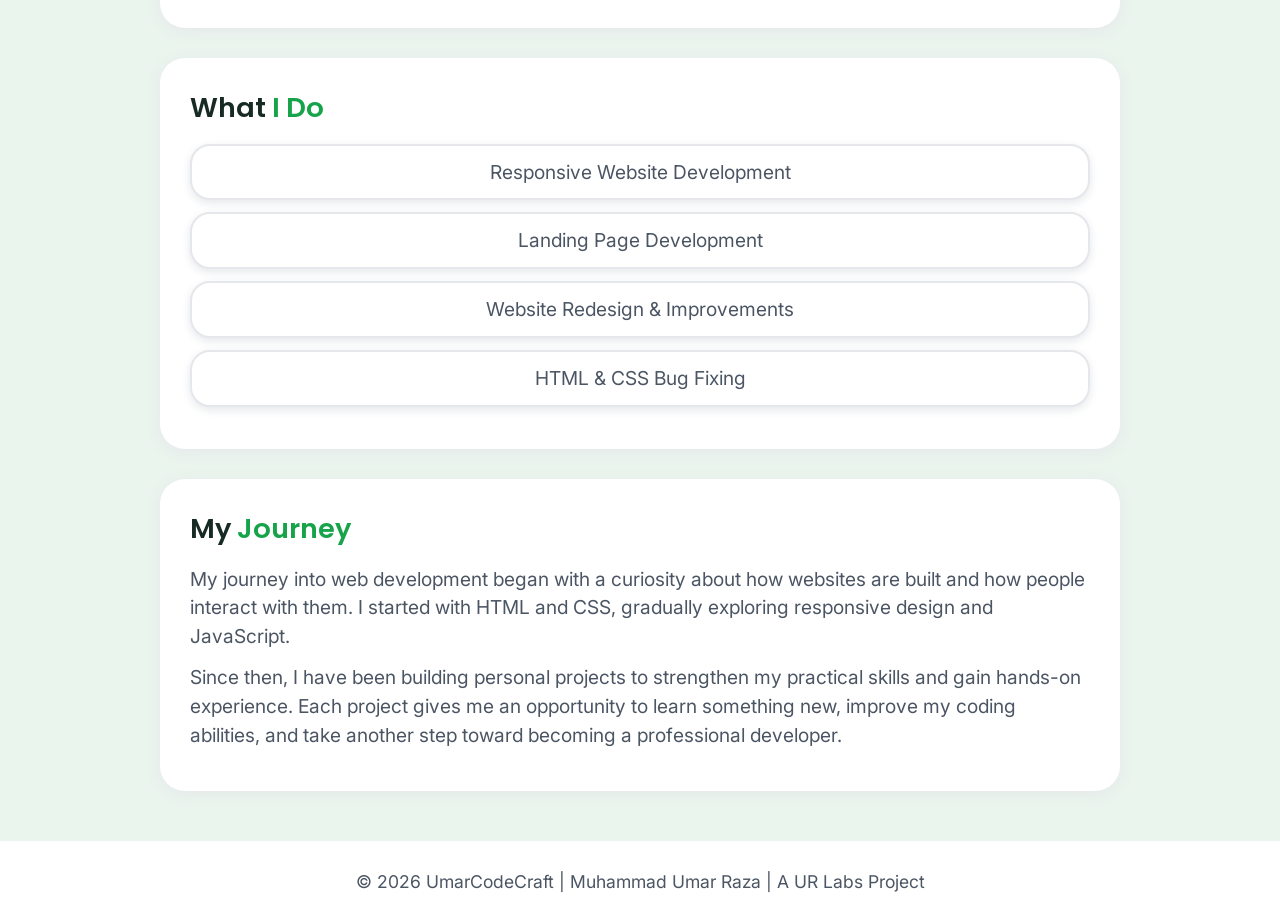
==== commit f2ef6df1: "Latest about.html 11/20/2026" ====
--- a/about.html
+++ b/about.html
@@ -33,7 +33,7 @@
 
 <body>
     <header>
-        <div id="overlay" onclick="toggleMenu()"></div>
+        <div id="overlay"></div>
         <nav class="navbar" id="navbar">
             <div class="logotolinks">
 
@@ -65,6 +65,12 @@
             
             <div class="right">
                 <ul id="slidebar">
+                    <!-- cross btn -->
+                        <li class="close-btn">
+                            <button id="closeSidebar" aria-label="Close menu">
+                                &#10005;
+                            </button>
+                        </li>
                     <!-- home link with icon -->
                     <li class="homeli"><a href="index.html">
                         <svg viewBox="0 0 24 24"><path d="M10 20v-6h4v6h5v-8h3L12 3 2 12h3v8z"/></svg>
@@ -101,7 +107,7 @@
         <section class="about-hero">
             <div class="avatarimg">
                 <figure>
-                    <img src="avatar.png" alt="Illustrated avatar of Muhammad Umar Raza">
+                    <img src="avatar.webp" alt="Illustrated avatar of Muhammad Umar Raza">
                 </figure>
                 <div><h1>Muhammad Umar Raza</h1></div>
                 <div><p>--Aspiring Front-End Developer--</p></div>
--- a/style.css
+++ b/style.css
@@ -69,7 +69,7 @@
     background-color: var(--main-bg);
     height: 65px;
     width: 100%;
-
+    z-index: 10;
 
 }
 
@@ -147,19 +147,71 @@
     font-size: 1em;
     text-align: center;
     margin-top: auto;
-    margin-bottom: 30px;
+    position: relative;
+    top: -10px;
+
 }
 
 .navbar .right ul.active {
     right: 0;
-
-}
+}
+
 
 .navbar .right ul li {
     list-style: none;
     margin: 15px 15px;
-    font-size: 1.2em;
-
+    font-size: 1.3em;
+    display: block;
+    display: inline-flex;
+    align-items: center;
+    gap: 6px;
+
+}
+
+
+.navbar .right ul li svg {
+    width: 20px;
+    height: 20px;
+    fill: var(--primary-green);
+
+
+}
+
+.navbar .right ul .homeli svg {
+    width: 23px;
+    height: 23px;
+    position: relative;
+    top: 4px;
+}
+
+.navbar .right ul .projectsli svg {
+    position: relative;
+    top: 3px;
+}
+
+.navbar .right ul .aboutli svg {
+    position: relative;
+    top: 3px;
+}
+
+.navbar .right ul .contactli svg {
+    position: relative;
+    top: 3px;
+}
+
+header #overlay {
+    display: none;
+    width: 100%;
+    height: 100%;
+    background-color: rgba(0, 0, 0, 0.6);
+    position: fixed;
+    top: 0;
+    left: 0;
+    z-index: 9;
+}
+
+header #overlay.active {
+    display: block;
 }
 
 a {
@@ -171,37 +223,25 @@
 
 .navbar #slidebar a:link {
     color: var(--primary-green);
-    background-color: var(--main-bg);
-    font-size: 1.2rem;
-    border: 2px solid var(--borders);
-    border-radius: 20px;
-    box-shadow: 0 3px 10px var(--borders);
-    text-align: center;
-    display: inline-block;
-    padding: 5px 20px;
+    font-size: 1.3rem;
+    text-align: center;
+    display: block;
+    padding: 10px 20px;
+    /* background-color: red; */
 }
 
 .navbar #slidebar a:visited {
     color: var(--primary-green);
-    border: 2px solid var(--borders);
-    box-shadow: 0 3px 10px var(--borders);
-    background-color: var(--main-bg);
 }
 
 .navbar #slidebar a:hover {
     color: var(--link-hover);
-    background-color: var(--bg-color);
-    box-shadow: 0 3px 10px var(--borders);
-    border: 2px solid var(--borders);
     transform: translateY(-2px);
     transition: all 0.3s ease 0s;
 }
 
 .navbar #slidebar a:active {
     color: var(--link-hover);
-    background-color: var(--bg-color);
-    box-shadow: 0 3px 10px var(--borders);
-    border: 2px solid var(--borders);
     transform: translateY(-2px);
     transition: all 0.3s ease 0s;
 }
@@ -636,6 +676,131 @@
     transition: all 0.3s ease 0s;
 }
 
+/* About page styling */
+
+.abtfont {
+    font-size: 1.2rem;
+}
+
+.about-hero {
+    text-align: center;
+    padding: 40px 20px;
+}
+.about-hero .avatarimg img{
+    width: 200px;
+    height: 200px;
+    user-select: none;
+    margin-top: -15px;
+    border-radius: 50%;
+
+
+}
+.about-hero .avatarimg h1{
+    font-family: "Poppins", sans-serif;
+    font-size: 1.3rem;
+    font-weight: 500;
+    margin-top: -5px;
+    color: var(--para-text);
+}
+.about-hero .avatarimg p{
+    font-size: 1rem;
+    color: var(--primary-green);
+
+}
+
+.about-hero h1 {
+    font-family: "Poppins", sans-serif;
+    font-size: 2.2rem;
+    font-weight: 600;
+    color: var(--heading-text);
+    margin-top: 20px;
+}
+
+.about-hero h1 span {
+    color: var(--primary-green);
+}
+
+.about-para {
+    max-width: 650px;
+    margin: 15px auto 0;
+    color: var(--para-text);
+    margin-bottom: 20px;
+    font-size: 1.2rem;
+}
+
+.about-card {
+    width: 90%;
+    max-width: 900px;
+    margin: 30px auto;
+    padding: 25px;
+    background-color: var(--main-bg);
+    border-radius: 25px;
+    box-shadow: 0 3px 15px var(--borders);
+    margin-top: 1px;
+}
+
+.about-card h2 {
+    font-family: "Poppins", sans-serif;
+    font-size: 1.7rem;
+    font-weight: 600;
+    color: var(--heading-text);
+    margin-bottom: 15px;
+}
+
+.about-card h2 span {
+    color: var(--primary-green);
+}
+
+.about-card p {
+    color: var(--para-text);
+    margin-bottom: 12px;
+}
+
+
+.skill-box {
+    color: var(--para-text);
+    background-color: var(--main-bg);
+    font-size: 1rem;
+    border: 2px solid var(--borders);
+    border-radius: 20px;
+    box-shadow: 0 3px 10px var(--borders);
+    padding: 10px;
+    text-align: center;
+    width: 100%;
+    display: flex;
+    flex-direction: column;
+    align-items: center;
+    justify-content: center;
+    margin: 10px auto;
+        user-select: none;
+
+    
+
+}
+
+.skill-box h3 {
+    font-family: "Poppins", sans-serif;
+    color: var(--heading-text);
+    font-size: 1.5rem;
+    font-weight: 600;
+    
+}
+
+
+.about-services li {
+    list-style: none;
+    color: var(--para-text);
+    background-color: var(--main-bg);
+    border: 2px solid var(--borders);
+    border-radius: 20px;
+    box-shadow: 0 3px 10px var(--borders);
+    padding: 12px;
+    margin-bottom: 12px;
+    text-align: center;
+    font-size: 1.2rem;
+    user-select: none;
+}
+
 
 /* TABLET RESPONSIVE (768px) */
 
@@ -830,6 +995,20 @@
         padding: 23px 0;
     }
 
+    /* about page styling */
+
+    .about-hero h1 {
+        font-size: 2.6rem;
+    }
+
+    .about-card {
+        padding: 30px;
+    }
+
+    .about-hero .avatarimg img{
+        width: 250px;
+        height: 250px;
+    }
 
 }
 
@@ -999,13 +1178,34 @@
         font-size: 1.05rem;
         padding: 15px 10px;
     }
-        
-    /* projects page styling  */
-    .projectsec h1{
+
+    /* projects page styling, almost same as tablet  */
+    .projectsec h1 {
         font-size: 3rem;
     }
-    /* no need, same as table is good */
-
+
+    /* About page styling */
+
+    .about-hero {
+        padding: 60px 20px;
+    }
+
+    .about-hero h1 {
+        font-size: 3rem;
+    }
+
+    .about-card {
+        width: 75%;
+        max-width: 1000px;
+    }
+
+    .about-hero .avatarimg img{
+        width: 300px;
+        height: 300px;
+    }
+    .about-hero .avatarimg h1{
+        font-size: 1.5rem;
+    }
     /* Footer */
     .footpara {
         padding: 28px 0;
